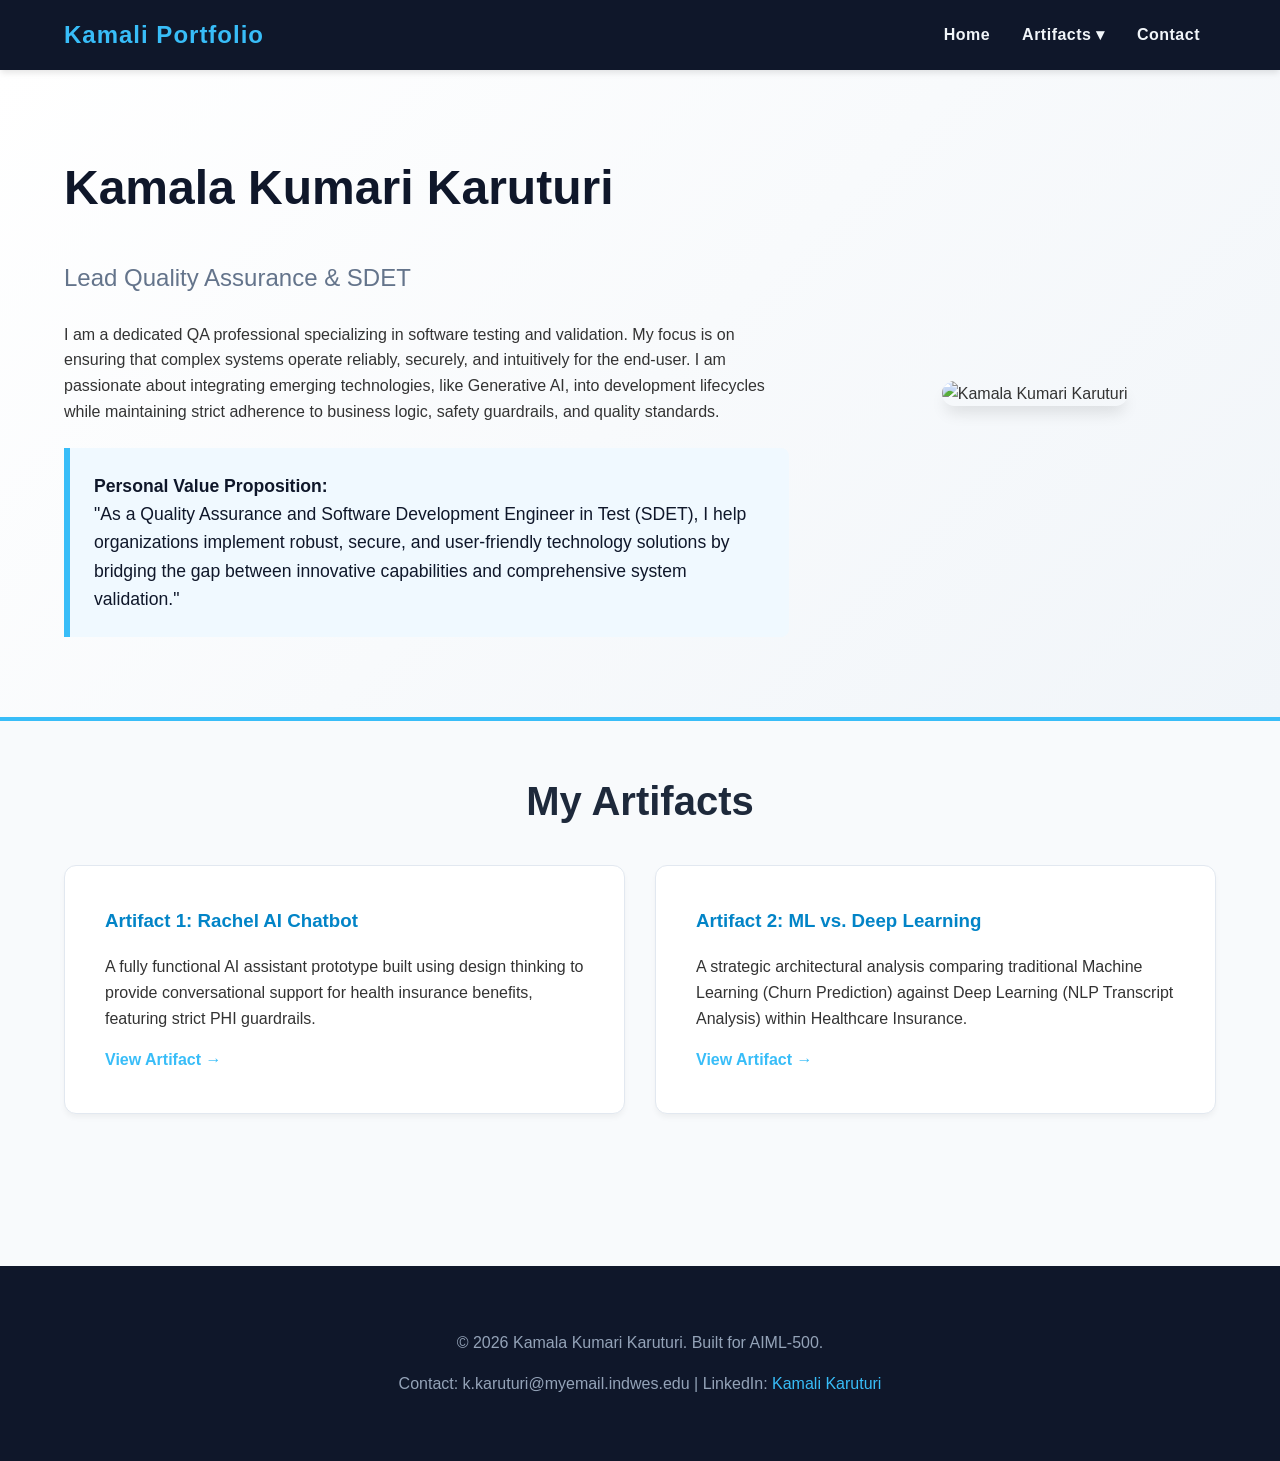
==== index.html @ 0c08bae0 "Initial Portfolio Commit" ====
<!DOCTYPE html>
<html lang="en">
<head>
    <meta charset="UTF-8">
    <meta name="viewport" content="width=device-width, initial-scale=1.0">
    <title>Kamali Portfolio | Home</title>
    <link rel="stylesheet" href="style.css">
</head>
<body>

    <nav>
        <div class="nav-logo">
            <a href="index.html">Kamali Portfolio</a>
        </div>
        <ul>
            <li><a href="index.html">Home</a></li>
            <li class="dropdown">
                <a href="#">Artifacts ▾</a>
                <div class="dropdown-content">
                    <a href="artifacts/artifact-1/index.html">Artifact 1: Rachel Chatbot</a>
                    <a href="artifacts/artifact-2/index.html">Artifact 2: ML vs Deep Learning</a>
                </div>
            </li>
            <li><a href="#contact">Contact</a></li>
        </ul>
    </nav>

    <header class="hero">
        <div class="hero-content">
            <div class="hero-text">
                <h1>Kamala Kumari Karuturi</h1>
                <h2>Lead Quality Assurance & SDET</h2>
                <p>I am a dedicated QA professional specializing in software testing and validation. My focus is on ensuring that complex systems operate reliably, securely, and intuitively for the end-user. I am passionate about integrating emerging technologies, like Generative AI, into development lifecycles while maintaining strict adherence to business logic, safety guardrails, and quality standards.</p>
                
                <div class="pvp-box">
                    <strong>Personal Value Proposition:</strong><br>
                    "As a Quality Assurance and Software Development Engineer in Test (SDET), I help organizations implement robust, secure, and user-friendly technology solutions by bridging the gap between innovative capabilities and comprehensive system validation."
                </div>
            </div>
            <div class="hero-image">
                <img src="assets/photo2.png" alt="Kamala Kumari Karuturi">
            </div>
        </div>
    </header>

    <div class="container">
        <!-- Artifacts Gallery -->
        <h2 style="text-align: center; font-size: 2.5rem; margin-bottom: 2rem;">My Artifacts</h2>
        
        <div class="grid-2">
            <!-- Artifact 1 Link -->
            <a href="artifacts/artifact-1/index.html" style="color: inherit; text-decoration: none;">
                <div class="card">
                    <h3 style="color: #0284c7;">Artifact 1: Rachel AI Chatbot</h3>
                    <p>A fully functional AI assistant prototype built using design thinking to provide conversational support for health insurance benefits, featuring strict PHI guardrails.</p>
                    <span style="color: #38bdf8; font-weight: bold;">View Artifact →</span>
                </div>
            </a>

            <!-- Artifact 2 Link -->
            <a href="artifacts/artifact-2/index.html" style="color: inherit; text-decoration: none;">
                <div class="card">
                    <h3 style="color: #0284c7;">Artifact 2: ML vs. Deep Learning</h3>
                    <p>A strategic architectural analysis comparing traditional Machine Learning (Churn Prediction) against Deep Learning (NLP Transcript Analysis) within Healthcare Insurance.</p>
                    <span style="color: #38bdf8; font-weight: bold;">View Artifact →</span>
                </div>
            </a>
        </div>
    </div>

    <footer id="contact">
        <p>&copy; 2026 Kamala Kumari Karuturi. Built for AIML-500.</p>
        <p>Contact: k.karuturi@myemail.indwes.edu | LinkedIn: <a href="https://www.linkedin.com/in/kamalikatuturi/">Kamali Karuturi</a></p>
    </footer>

</body>
</html>
---- style.css ----
/* Base Styles & Typography */
body {
    font-family: 'Segoe UI', Tahoma, Geneva, Verdana, sans-serif;
    line-height: 1.6;
    color: #333;
    margin: 0;
    padding: 0;
    background-color: #f8fafc;
    scroll-behavior: smooth;
}
h1, h2, h3, h4 {
    color: #1e293b;
    margin-top: 0;
}
a {
    color: #0284c7;
    text-decoration: none;
    transition: color 0.3s ease;
}
a:hover {
    color: #0369a1;
}

/* Navigation */
nav {
    background-color: #0f172a;
    color: #fff;
    padding: 1rem 5%;
    position: sticky;
    top: 0;
    z-index: 1000;
    display: flex;
    justify-content: space-between;
    align-items: center;
    box-shadow: 0 4px 6px -1px rgba(0, 0, 0, 0.1);
}
.nav-logo a {
    color: #38bdf8;
    font-size: 1.5rem;
    font-weight: bold;
    letter-spacing: 1px;
}
nav ul {
    list-style: none;
    display: flex;
    margin: 0;
    padding: 0;
    align-items: center;
}
nav ul li {
    margin: 0 1rem;
    position: relative;
}
nav ul li a {
    color: #f1f5f9;
    font-weight: 600;
    letter-spacing: 0.5px;
    padding: 5px 0;
}
nav ul li a:hover {
    color: #38bdf8;
}

/* Dropdown */
.dropdown:hover .dropdown-content {
    display: block;
    animation: fadeIn 0.3s ease;
}
.dropdown-content {
    display: none;
    position: absolute;
    background-color: #1e293b;
    min-width: 250px;
    box-shadow: 0 10px 15px -3px rgba(0, 0, 0, 0.1);
    z-index: 1;
    border-radius: 6px;
    top: 100%;
    left: 0;
    overflow: hidden;
}
.dropdown-content a {
    color: #f1f5f9;
    padding: 12px 16px;
    display: block;
    font-weight: normal;
    border-bottom: 1px solid #334155;
}
.dropdown-content a:hover {
    background-color: #334155;
    color: #38bdf8;
    padding-left: 20px; /* Slide effect */
}

/* Layout Containers */
.container {
    width: 90%;
    max-width: 1200px;
    margin: auto;
    padding: 3rem 0;
}

/* Cards & Transitions */
.card {
    background: #fff;
    border-radius: 12px;
    box-shadow: 0 4px 6px -1px rgba(0,0,0,0.05);
    padding: 2.5rem;
    margin-bottom: 2.5rem;
    border: 1px solid #e2e8f0;
    transition: transform 0.3s ease, box-shadow 0.3s ease;
}
.card:hover {
    transform: translateY(-5px);
    box-shadow: 0 20px 25px -5px rgba(0,0,0,0.1);
}

/* Homepage Hero */
.hero {
    background: linear-gradient(135deg, #ffffff 0%, #f1f5f9 100%);
    padding: 5rem 5%;
    border-bottom: 4px solid #38bdf8;
}
.hero-content {
    display: flex;
    align-items: center;
    justify-content: space-between;
    max-width: 1200px;
    margin: 0 auto;
    gap: 4rem;
}
.hero-text {
    flex: 2;
}
.hero-text h1 {
    font-size: 3rem;
    color: #0f172a;
}
.hero-text h2 {
    font-size: 1.5rem;
    font-weight: 400;
    color: #64748b;
    margin-bottom: 1.5rem;
}
.hero-image {
    flex: 1;
    display: flex;
    justify-content: center;
}
.hero-image img {
    max-width: 280px;
    border-radius: 16px;
    box-shadow: 0 10px 15px -3px rgba(0,0,0,0.1);
}

/* Artifact Header */
.artifact-header {
    background: linear-gradient(to right, #0f172a, #1e293b);
    color: #fff;
    padding: 2rem;
    border-radius: 12px 12px 0 0;
    margin: -2.5rem -2.5rem 2.5rem -2.5rem;
}
.artifact-header h2 {
    color: #fff;
    margin: 0;
    font-size: 2rem;
}

/* Labels & PVP */
.label {
    font-weight: 700;
    color: #0284c7;
    text-transform: uppercase;
    font-size: 0.85rem;
    letter-spacing: 0.5px;
    display: block;
    margin-top: 1.5rem;
}
.pvp-box {
    background-color: #f0f9ff;
    border-left: 6px solid #38bdf8;
    padding: 1.5rem;
    font-size: 1.1rem;
    color: #0f172a;
    border-radius: 0 8px 8px 0;
    margin-top: 1.5rem;
}

/* Grid Layouts */
.grid-3 {
    display: grid;
    grid-template-columns: repeat(auto-fit, minmax(300px, 1fr));
    gap: 20px;
    margin-top: 2rem;
}
.grid-2 {
    display: grid;
    grid-template-columns: repeat(auto-fit, minmax(400px, 1fr));
    gap: 30px;
    margin-top: 2rem;
}

/* ML vs DL specific styling */
.comparison-box {
    padding: 2rem;
    border-radius: 8px;
    background: #f8fafc;
    border: 1px solid #e2e8f0;
}
.comparison-box h3 {
    color: #0369a1;
    border-bottom: 2px solid #bae6fd;
    padding-bottom: 10px;
}

/* Footer */
footer {
    background-color: #0f172a;
    color: #94a3b8;
    text-align: center;
    padding: 3rem 0;
    margin-top: 4rem;
}
footer a {
    color: #38bdf8;
}

@keyframes fadeIn {
    from { opacity: 0; transform: translateY(-10px); }
    to { opacity: 1; transform: translateY(0); }
}
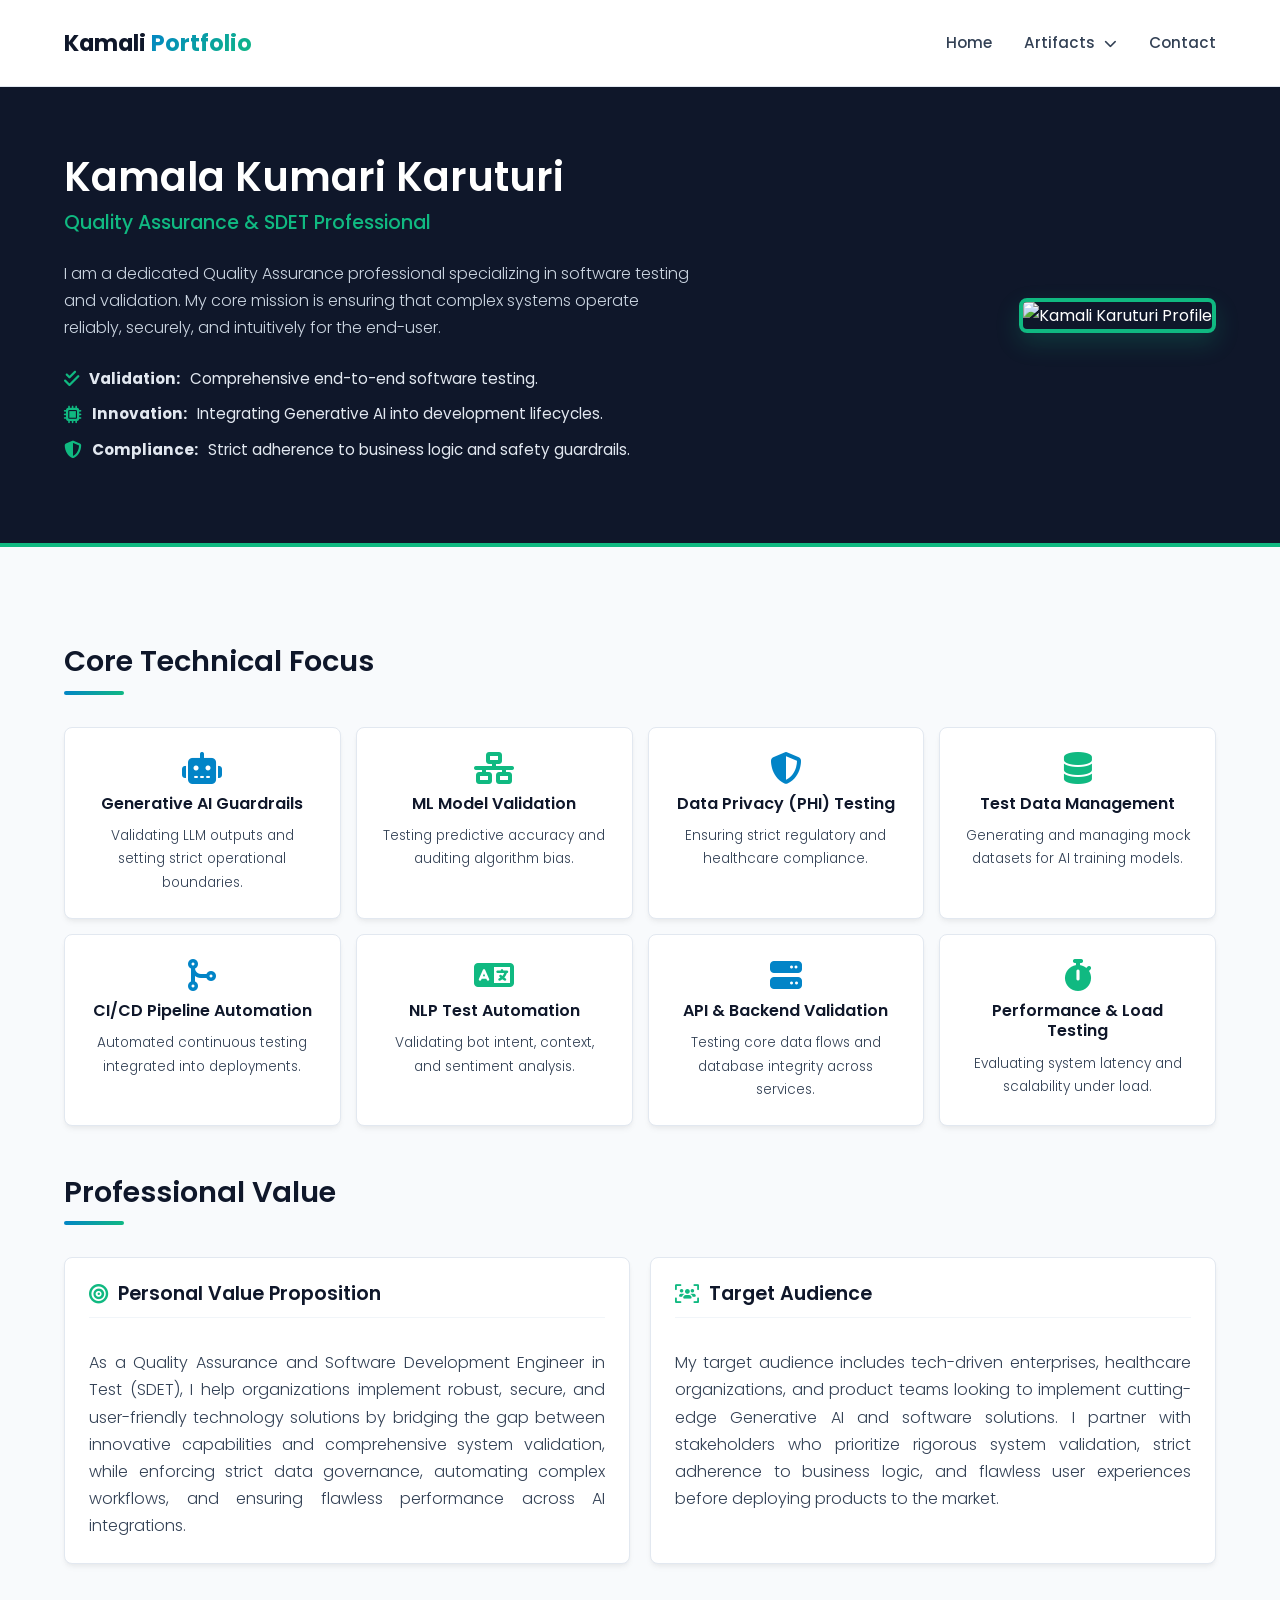
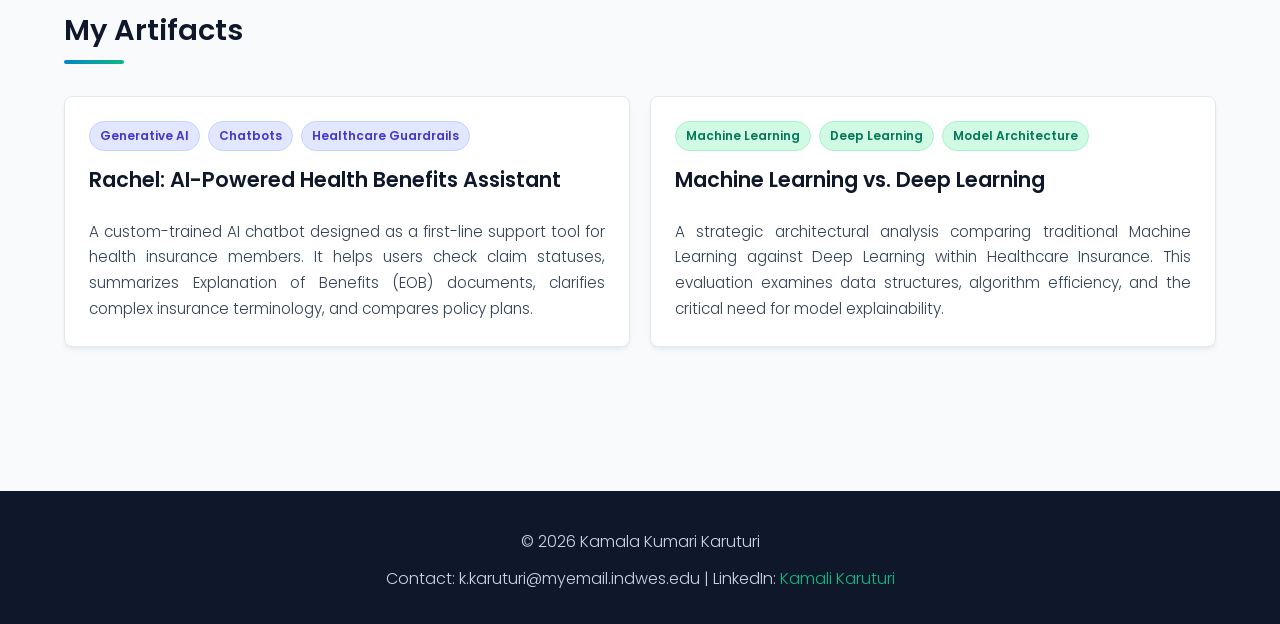
==== commit 1d34bf2f: "Artifact2 Commit" ====
--- a/index.html
+++ b/index.html
@@ -3,73 +3,137 @@
 <head>
     <meta charset="UTF-8">
     <meta name="viewport" content="width=device-width, initial-scale=1.0">
-    <title>Kamali Portfolio | Home</title>
+    <title>Kamali Portfolio | Quality Assurance & SDET</title>
     <link rel="stylesheet" href="style.css">
 </head>
 <body>
 
     <nav>
-        <div class="nav-logo">
-            <a href="index.html">Kamali Portfolio</a>
+        <div class="nav-container">
+            <div class="nav-logo">
+                <a href="index.html">Kamali <span>Portfolio</span></a>
+            </div>
+            <ul>
+                <li><a href="index.html">Home</a></li>
+                <li class="dropdown">
+                    <a href="#">Artifacts <i class="fa-solid fa-chevron-down" style="font-size:0.8rem; margin-left:5px;"></i></a>
+                    <div class="dropdown-content">
+                        <a href="artifacts/artifact-1/index.html">Rachel Chatbot</a>
+                        <a href="artifacts/artifact-2/index.html">ML vs DL Analysis</a>
+                    </div>
+                </li>
+                <li><a href="#contact">Contact</a></li>
+            </ul>
         </div>
-        <ul>
-            <li><a href="index.html">Home</a></li>
-            <li class="dropdown">
-                <a href="#">Artifacts ▾</a>
-                <div class="dropdown-content">
-                    <a href="artifacts/artifact-1/index.html">Artifact 1: Rachel Chatbot</a>
-                    <a href="artifacts/artifact-2/index.html">Artifact 2: ML vs Deep Learning</a>
-                </div>
-            </li>
-            <li><a href="#contact">Contact</a></li>
-        </ul>
     </nav>
 
     <header class="hero">
         <div class="hero-content">
             <div class="hero-text">
                 <h1>Kamala Kumari Karuturi</h1>
-                <h2>Lead Quality Assurance & SDET</h2>
-                <p>I am a dedicated QA professional specializing in software testing and validation. My focus is on ensuring that complex systems operate reliably, securely, and intuitively for the end-user. I am passionate about integrating emerging technologies, like Generative AI, into development lifecycles while maintaining strict adherence to business logic, safety guardrails, and quality standards.</p>
+                <h2>Quality Assurance & SDET Professional</h2>
+                <p>I am a dedicated Quality Assurance professional specializing in software testing and validation. My core mission is ensuring that complex systems operate reliably, securely, and intuitively for the end-user.</p>
                 
-                <div class="pvp-box">
-                    <strong>Personal Value Proposition:</strong><br>
-                    "As a Quality Assurance and Software Development Engineer in Test (SDET), I help organizations implement robust, secure, and user-friendly technology solutions by bridging the gap between innovative capabilities and comprehensive system validation."
-                </div>
+                <ul class="hero-pillars">
+                    <li><i class="fa-solid fa-check-double"></i> <strong>Validation:</strong> Comprehensive end-to-end software testing.</li>
+                    <li><i class="fa-solid fa-microchip"></i> <strong>Innovation:</strong> Integrating Generative AI into development lifecycles.</li>
+                    <li><i class="fa-solid fa-shield-halved"></i> <strong>Compliance:</strong> Strict adherence to business logic and safety guardrails.</li>
+                </ul>
             </div>
             <div class="hero-image">
-                <img src="assets/photo2.png" alt="Kamala Kumari Karuturi">
+                <img src="assets/photo2.png" alt="Kamali Karuturi Profile">
             </div>
         </div>
     </header>
 
     <div class="container">
-        <!-- Artifacts Gallery -->
-        <h2 style="text-align: center; font-size: 2.5rem; margin-bottom: 2rem;">My Artifacts</h2>
         
+        <h2 class="section-title">Core Technical Focus</h2>
+        <div class="grid-4">
+            <div class="content-card" style="text-align: center;">
+                <i class="fa-solid fa-robot" style="font-size: 2rem; color: var(--primary); margin-bottom: 10px;"></i>
+                <h4 style="margin:0;">Generative AI Guardrails</h4>
+                <p style="font-size: 0.85rem; margin-top: 10px; text-align: center;">Validating LLM outputs and setting strict operational boundaries.</p>
+            </div>
+            <div class="content-card" style="text-align: center;">
+                <i class="fa-solid fa-network-wired" style="font-size: 2rem; color: var(--accent); margin-bottom: 10px;"></i>
+                <h4 style="margin:0;">ML Model Validation</h4>
+                <p style="font-size: 0.85rem; margin-top: 10px; text-align: center;">Testing predictive accuracy and auditing algorithm bias.</p>
+            </div>
+            <div class="content-card" style="text-align: center;">
+                <i class="fa-solid fa-shield-halved" style="font-size: 2rem; color: var(--primary); margin-bottom: 10px;"></i>
+                <h4 style="margin:0;">Data Privacy (PHI) Testing</h4>
+                <p style="font-size: 0.85rem; margin-top: 10px; text-align: center;">Ensuring strict regulatory and healthcare compliance.</p>
+            </div>
+            <div class="content-card" style="text-align: center;">
+                <i class="fa-solid fa-database" style="font-size: 2rem; color: var(--accent); margin-bottom: 10px;"></i>
+                <h4 style="margin:0;">Test Data Management</h4>
+                <p style="font-size: 0.85rem; margin-top: 10px; text-align: center;">Generating and managing mock datasets for AI training models.</p>
+            </div>
+            <div class="content-card" style="text-align: center;">
+                <i class="fa-solid fa-code-merge" style="font-size: 2rem; color: var(--primary); margin-bottom: 10px;"></i>
+                <h4 style="margin:0;">CI/CD Pipeline Automation</h4>
+                <p style="font-size: 0.85rem; margin-top: 10px; text-align: center;">Automated continuous testing integrated into deployments.</p>
+            </div>
+            <div class="content-card" style="text-align: center;">
+                <i class="fa-solid fa-language" style="font-size: 2rem; color: var(--accent); margin-bottom: 10px;"></i>
+                <h4 style="margin:0;">NLP Test Automation</h4>
+                <p style="font-size: 0.85rem; margin-top: 10px; text-align: center;">Validating bot intent, context, and sentiment analysis.</p>
+            </div>
+            <div class="content-card" style="text-align: center;">
+                <i class="fa-solid fa-server" style="font-size: 2rem; color: var(--primary); margin-bottom: 10px;"></i>
+                <h4 style="margin:0;">API & Backend Validation</h4>
+                <p style="font-size: 0.85rem; margin-top: 10px; text-align: center;">Testing core data flows and database integrity across services.</p>
+            </div>
+            <div class="content-card" style="text-align: center;">
+                <i class="fa-solid fa-stopwatch" style="font-size: 2rem; color: var(--accent); margin-bottom: 10px;"></i>
+                <h4 style="margin:0;">Performance & Load Testing</h4>
+                <p style="font-size: 0.85rem; margin-top: 10px; text-align: center;">Evaluating system latency and scalability under load.</p>
+            </div>
+        </div>
+
+        <h2 class="section-title">Professional Value</h2>
         <div class="grid-2">
-            <!-- Artifact 1 Link -->
-            <a href="artifacts/artifact-1/index.html" style="color: inherit; text-decoration: none;">
-                <div class="card">
-                    <h3 style="color: #0284c7;">Artifact 1: Rachel AI Chatbot</h3>
-                    <p>A fully functional AI assistant prototype built using design thinking to provide conversational support for health insurance benefits, featuring strict PHI guardrails.</p>
-                    <span style="color: #38bdf8; font-weight: bold;">View Artifact →</span>
-                </div>
-            </a>
+            <div class="content-card">
+                <h3><i class="fa-solid fa-bullseye"></i> Personal Value Proposition</h3>
+                <p>As a Quality Assurance and Software Development Engineer in Test (SDET), I help organizations implement robust, secure, and user-friendly technology solutions by bridging the gap between innovative capabilities and comprehensive system validation, while enforcing strict data governance, automating complex workflows, and ensuring flawless performance across AI integrations.</p>
+            </div>
+            <div class="content-card">
+                <h3><i class="fa-solid fa-users-viewfinder"></i> Target Audience</h3>
+                <p>My target audience includes tech-driven enterprises, healthcare organizations, and product teams looking to implement cutting-edge Generative AI and software solutions. I partner with stakeholders who prioritize rigorous system validation, strict adherence to business logic, and flawless user experiences before deploying products to the market.</p>
+            </div>
+        </div>
 
-            <!-- Artifact 2 Link -->
-            <a href="artifacts/artifact-2/index.html" style="color: inherit; text-decoration: none;">
-                <div class="card">
-                    <h3 style="color: #0284c7;">Artifact 2: ML vs. Deep Learning</h3>
-                    <p>A strategic architectural analysis comparing traditional Machine Learning (Churn Prediction) against Deep Learning (NLP Transcript Analysis) within Healthcare Insurance.</p>
-                    <span style="color: #38bdf8; font-weight: bold;">View Artifact →</span>
+        <h2 class="section-title">My Artifacts</h2>
+        <div class="grid-2">
+			<a href="artifacts/artifact-1/index.html" class="artifact-link">
+				<div class="artifact-card">
+					<div class="tag-container">
+						<span class="keyword-tag tag-genai">Generative AI</span>
+						<span class="keyword-tag tag-genai">Chatbots</span>
+						<span class="keyword-tag tag-genai">Healthcare Guardrails</span>
+					</div>
+					<h3>Rachel: AI-Powered Health Benefits Assistant</h3>
+					<p>A custom-trained AI chatbot designed as a first-line support tool for health insurance members. It helps users check claim statuses, summarizes Explanation of Benefits (EOB) documents, clarifies complex insurance terminology, and compares policy plans.</p>
+				</div>
+			</a>
+
+            <a href="artifacts/artifact-2/index.html" class="artifact-link">
+                <div class="artifact-card">
+                    <div class="tag-container">
+                        <span class="keyword-tag tag-ml">Machine Learning</span>
+                        <span class="keyword-tag tag-ml">Deep Learning</span>
+                        <span class="keyword-tag tag-ml">Model Architecture</span>
+                    </div>
+                    <h3>Machine Learning vs. Deep Learning</h3>
+                    <p>A strategic architectural analysis comparing traditional Machine Learning against Deep Learning within Healthcare Insurance. This evaluation examines data structures, algorithm efficiency, and the critical need for model explainability.</p>
                 </div>
             </a>
         </div>
     </div>
 
     <footer id="contact">
-        <p>&copy; 2026 Kamala Kumari Karuturi. Built for AIML-500.</p>
+        <p>&copy; 2026 Kamala Kumari Karuturi</p>
         <p>Contact: k.karuturi@myemail.indwes.edu | LinkedIn: <a href="https://www.linkedin.com/in/kamalikatuturi/">Kamali Karuturi</a></p>
     </footer>
 
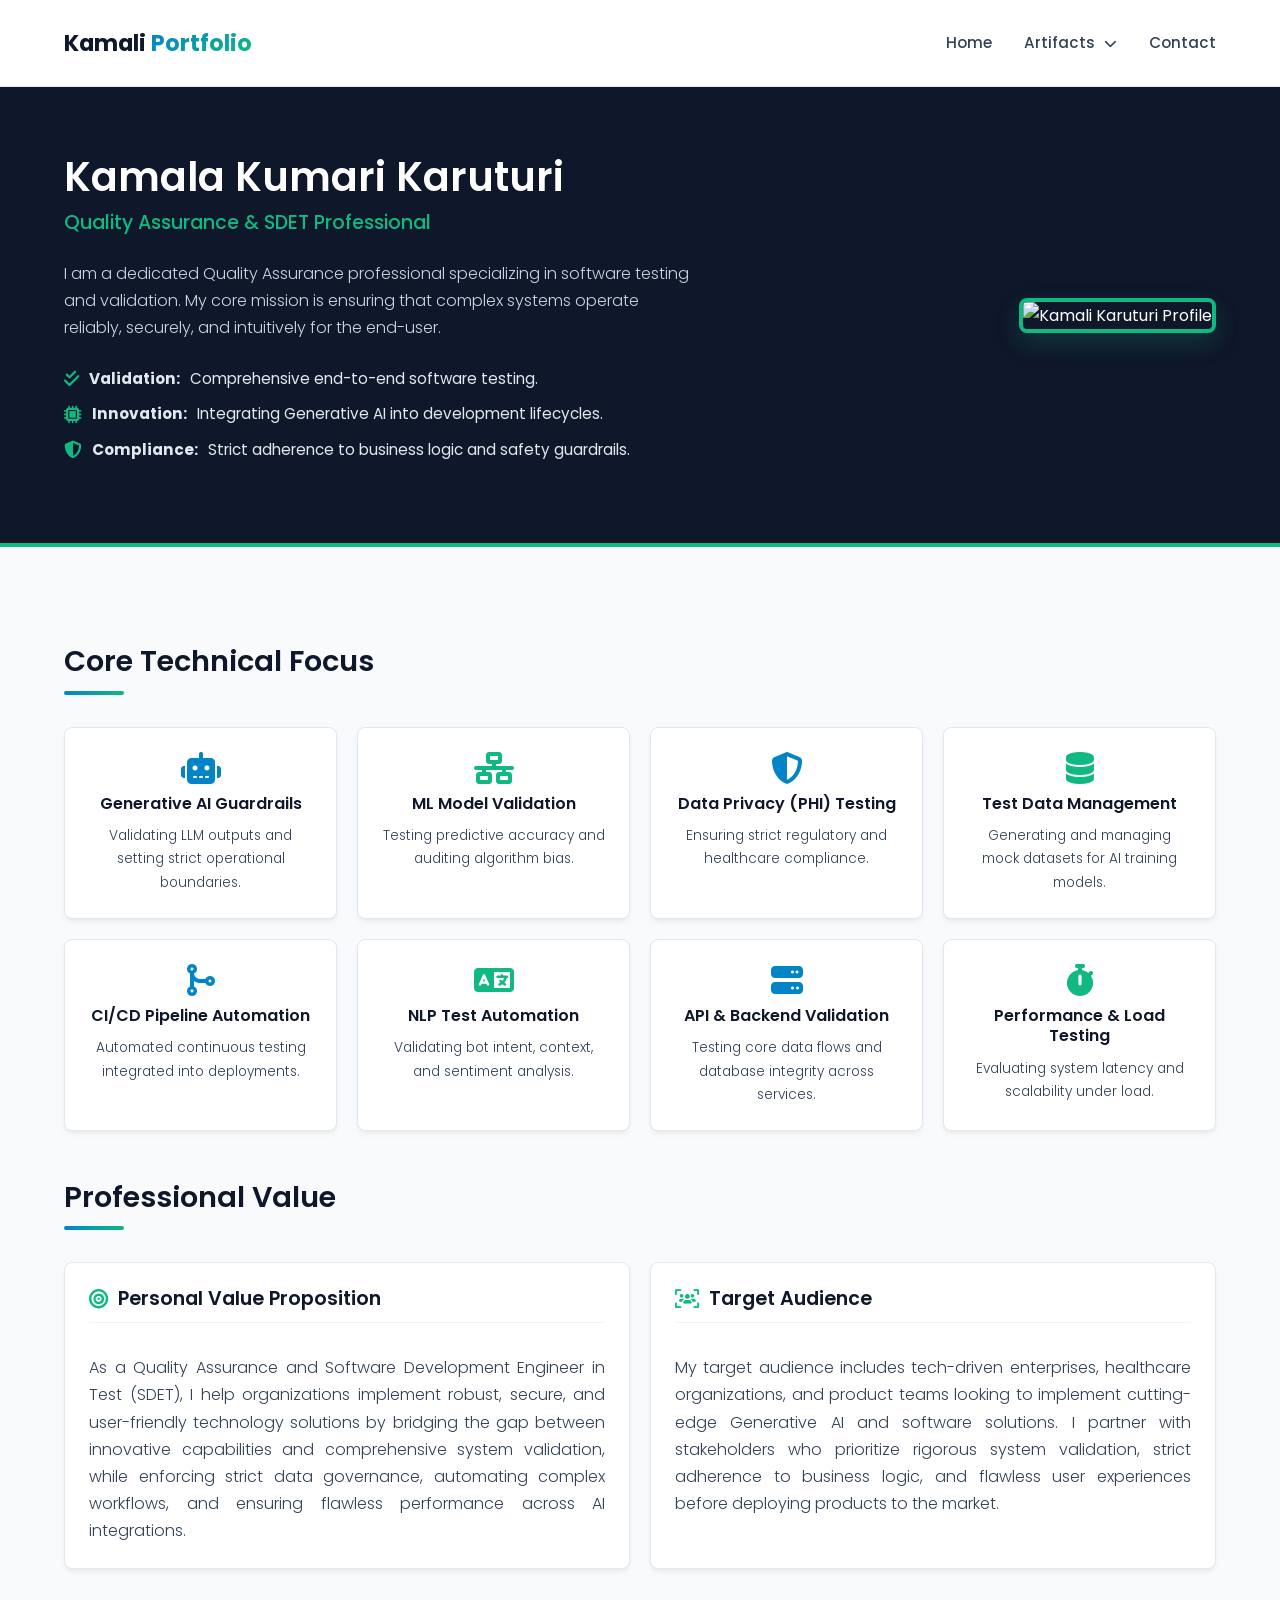
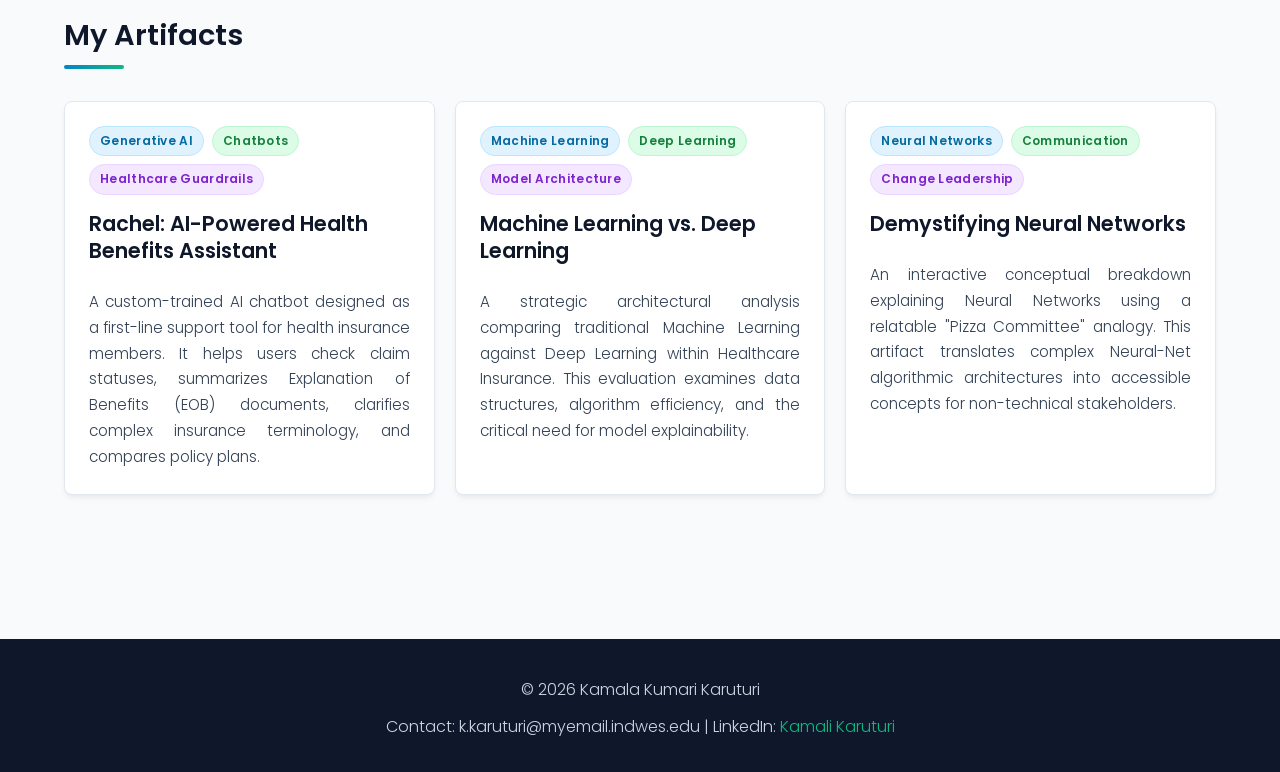
==== commit 0049b113: "Artifact 3 changes" ====
--- a/index.html
+++ b/index.html
@@ -20,6 +20,7 @@
                     <div class="dropdown-content">
                         <a href="artifacts/artifact-1/index.html">Rachel Chatbot</a>
                         <a href="artifacts/artifact-2/index.html">ML vs DL Analysis</a>
+                        <a href="artifacts/artifact-3/index.html">Demystifying Neural Networks</a>
                     </div>
                 </li>
                 <li><a href="#contact">Contact</a></li>
@@ -105,7 +106,7 @@
         </div>
 
         <h2 class="section-title">My Artifacts</h2>
-        <div class="grid-2">
+        <div class="grid-3">
 			<a href="artifacts/artifact-1/index.html" class="artifact-link">
 				<div class="artifact-card">
 					<div class="tag-container">
@@ -129,6 +130,17 @@
                     <p>A strategic architectural analysis comparing traditional Machine Learning against Deep Learning within Healthcare Insurance. This evaluation examines data structures, algorithm efficiency, and the critical need for model explainability.</p>
                 </div>
             </a>
+            <a href="artifacts/artifact-3/index.html" class="artifact-link">
+                <div class="artifact-card">
+                    <div class="tag-container">
+                        <span class="keyword-tag">Neural Networks</span>
+                        <span class="keyword-tag">Communication</span>
+                        <span class="keyword-tag">Change Leadership</span>
+                    </div>
+                    <h3>Demystifying Neural Networks</h3>
+                    <p>An interactive conceptual breakdown explaining Neural Networks using a relatable "Pizza Committee" analogy. This artifact translates complex Neural-Net algorithmic architectures into accessible concepts for non-technical stakeholders.</p>
+                </div>
+            </a>
         </div>
     </div>
 
